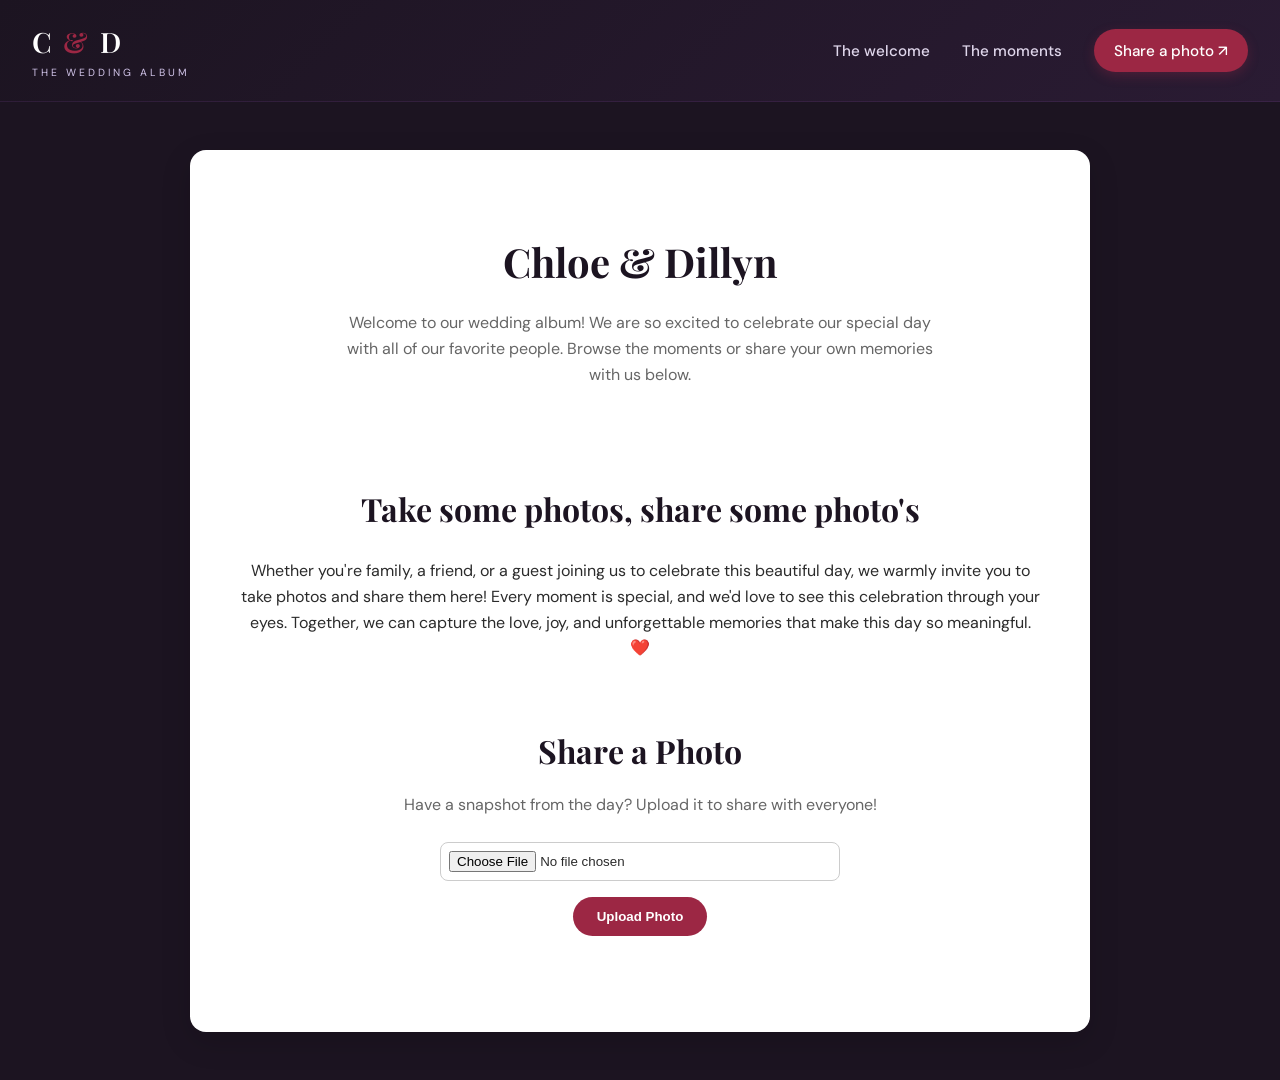
==== index.html @ 9ff6f199 "Center align text in moments section paragraph" ====
<!doctype html>
<html lang="en">
<head>
  <meta charset="utf-8">
  <meta name="viewport" content="width=device-width, initial-scale=1">
  <meta name="theme-color" content="#1c1421">
  <meta name="description" content="An open wedding album for Chloe & Dillyn. Everyone is welcome to share the little moments that make their wedding special.">
  <title>Chloe &amp; Dillyn — The Wedding Album</title>
  <link rel="preconnect" href="https://fonts.googleapis.com">
  <link rel="preconnect" href="https://fonts.gstatic.com" crossorigin>
  <link href="https://fonts.googleapis.com/css2?family=DM+Sans:wght@400;500;600;700&family=Playfair+Display:ital,wght@0,400;0,500;0,600;1,400;1,500&display=swap" rel="stylesheet">
  <link rel="stylesheet" href="styles.css">
</head>
<body>
  <header class="site-header">
    <a class="wordmark" href="#top" aria-label="Chloe and Dillyn wedding album home">
      <span class="wordmark-mark">C <span>&amp;</span> D</span>
      <span class="wordmark-caption">THE WEDDING ALBUM</span>
    </a>
    <nav class="desktop-nav" aria-label="Main navigation">
      <a href="#story">The welcome</a>
      <a href="#moments">The moments</a>
      <a class="nav-cta" href="#share">Share a photo <span aria-hidden="true">↗</span></a>
    </nav>
    <button class="menu-toggle" id="menuToggle" aria-expanded="false" aria-label="Open menu">
      <span></span>
      <span></span>
    </button>
  </header>

  <main class="wedding-container">
    <!-- Main content container wrapper for custom purple/burgundy theme -->
    <div id="top"></div>
    
    <!-- Hero / Welcome Section -->
    <section id="story" style="padding: 2rem 0; text-align: center;">
      <h1 style="font-size: 2.5rem; margin-bottom: 1rem; color: #1c1421;">Chloe &amp; Dillyn</h1>
      <p style="color: #666; max-width: 600px; margin: 0 auto 2rem auto;">Welcome to our wedding album! We are so excited to celebrate our special day with all of our favorite people. Browse the moments or share your own memories with us below.</p>
    </section>

    <!-- Moments Section -->
    <section id="moments" style="padding: 2rem 0;">
      <h2 style="font-size: 2rem; margin-bottom: 1.5rem; text-align: center; color: #1c1421;">Take some photos, share some photo's</h2>
      <p style="text-align: center;">Whether you're family, a friend, or a guest joining us to celebrate this beautiful day, we warmly invite you to take photos and share them here! Every moment is special, and we'd love to see this celebration through your eyes. Together, we can capture the love, joy, and unforgettable memories that make this day so meaningful. ❤️ </p>
      <!-- Photo grid or gallery feed goes here -->
    </section>

   <!-- Share Section -->
    <section id="share" style="padding: 2rem 0; text-align: center;">
      <h2 style="font-size: 2rem; margin-bottom: 1rem; color: #1c1421;">Share a Photo</h2>
      <p style="color: #666; margin-bottom: 1.5rem;">Have a snapshot from the day? Upload it to share with everyone!</p>
      
      <form id="uploadForm" style="display: flex; flex-direction: column; align-items: center; gap: 1rem; max-width: 400px; margin: 0 auto;">
        <input type="file" id="fileInput" accept="image/*" required style="padding: 0.5rem; border: 1px solid #ccc; border-radius: 8px; width: 100%;">
        <button type="submit" style="background-color: var(--color-burgundy, #9c2744); color: white; border: none; padding: 0.75rem 1.5rem; border-radius: 50px; font-weight: 600; cursor: pointer;">Upload Photo</button>
      </form>
      <div id="uploadStatus" style="margin-top: 1rem; font-size: 0.9rem; color: #666;"></div>
    </section>
  </main>

  <script src="config.js"></script>
  <script src="script.js"></script>
</body>
</html>
---- styles.css ----
/* =========================================
   CHLOE & DILLYN — WEDDING ALBUM
   Rich Purple, Burgundy, and White Theme
   ========================================= */

:root {
  --bg-primary: #1c1421;
  --bg-card: #ffffff;
  --text-main: #2b2b2b;
  --text-muted: #666666;
  --color-purple: #7b4397;
  --color-burgundy: #9c2744;
  --color-burgundy-hover: #7b1e34;
  --white: #ffffff;
  --border-subtle: rgba(123, 67, 151, 0.2);
  --shadow-elegant: 0 10px 30px rgba(0, 0, 0, 0.15);
}

* {
  box-sizing: border-box;
  margin: 0;
  padding: 0;
}

html {
  scroll-behavior: smooth;
  scroll-padding-top: 90px;
}

body {
  font-family: 'DM Sans', sans-serif;
  background-color: var(--bg-primary);
  color: var(--text-main);
  line-height: 1.6;
  min-height: 100vh;
}

/* Custom Wedding Header */
.site-header {
  background: linear-gradient(135deg, #1c1421 0%, #2a1b33 100%);
  border-bottom: 1px solid var(--border-subtle);
  padding: 1.25rem 2rem;
  display: flex;
  justify-content: space-between;
  align-items: center;
  position: sticky;
  top: 0;
  z-index: 100;
}

.wordmark {
  text-decoration: none;
  display: flex;
  flex-direction: column;
}

.wordmark-mark {
  font-family: 'Playfair Display', serif;
  font-size: 1.75rem;
  font-weight: 600;
  color: var(--white);
  letter-spacing: 1px;
}

.wordmark-mark span {
  color: var(--color-burgundy);
  padding: 0 0.15rem;
}

.wordmark-caption {
  font-size: 0.65rem;
  letter-spacing: 3px;
  color: #d1c4e9;
  text-transform: uppercase;
}

/* Navigation */
.desktop-nav {
  display: flex;
  align-items: center;
  gap: 2rem;
}

.desktop-nav a {
  color: #e0d7ec;
  text-decoration: none;
  font-weight: 500;
  font-size: 0.95rem;
  transition: color 0.2s ease;
}

.desktop-nav a:hover {
  color: var(--white);
}

.nav-cta {
  background-color: var(--color-burgundy) !important;
  color: var(--white) !important;
  padding: 0.6rem 1.25rem;
  border-radius: 50px;
  box-shadow: 0 4px 12px rgba(156, 39, 68, 0.3);
  transition: background-color 0.2s ease, transform 0.1s ease !important;
}

.nav-cta:hover {
  background-color: var(--color-burgundy-hover) !important;
  transform: translateY(-1px);
}

/* Main Container Card */
.wedding-container {
  max-width: 900px;
  margin: 3rem auto;
  background-color: var(--bg-card);
  border-radius: 16px;
  box-shadow: var(--shadow-elegant);
  padding: 3rem;
  overflow: hidden;
}

h1, h2, h3 {
  font-family: 'Playfair Display', serif;
  color: var(--bg-primary);
}

/* Responsive Menu Toggle */
.menu-toggle {
  display: none;
  background: none;
  border: none;
  cursor: pointer;
  flex-direction: column;
  gap: 6px;
}

.menu-toggle span {
  display: block;
  width: 24px;
  height: 2px;
  background-color: var(--white);
}

@media (max-width: 768px) {
  .desktop-nav {
    display: none;
  }
  .menu-toggle {
    display: flex;
  }
  .wedding-container {
    margin: 1rem;
    padding: 1.5rem;
  }
}
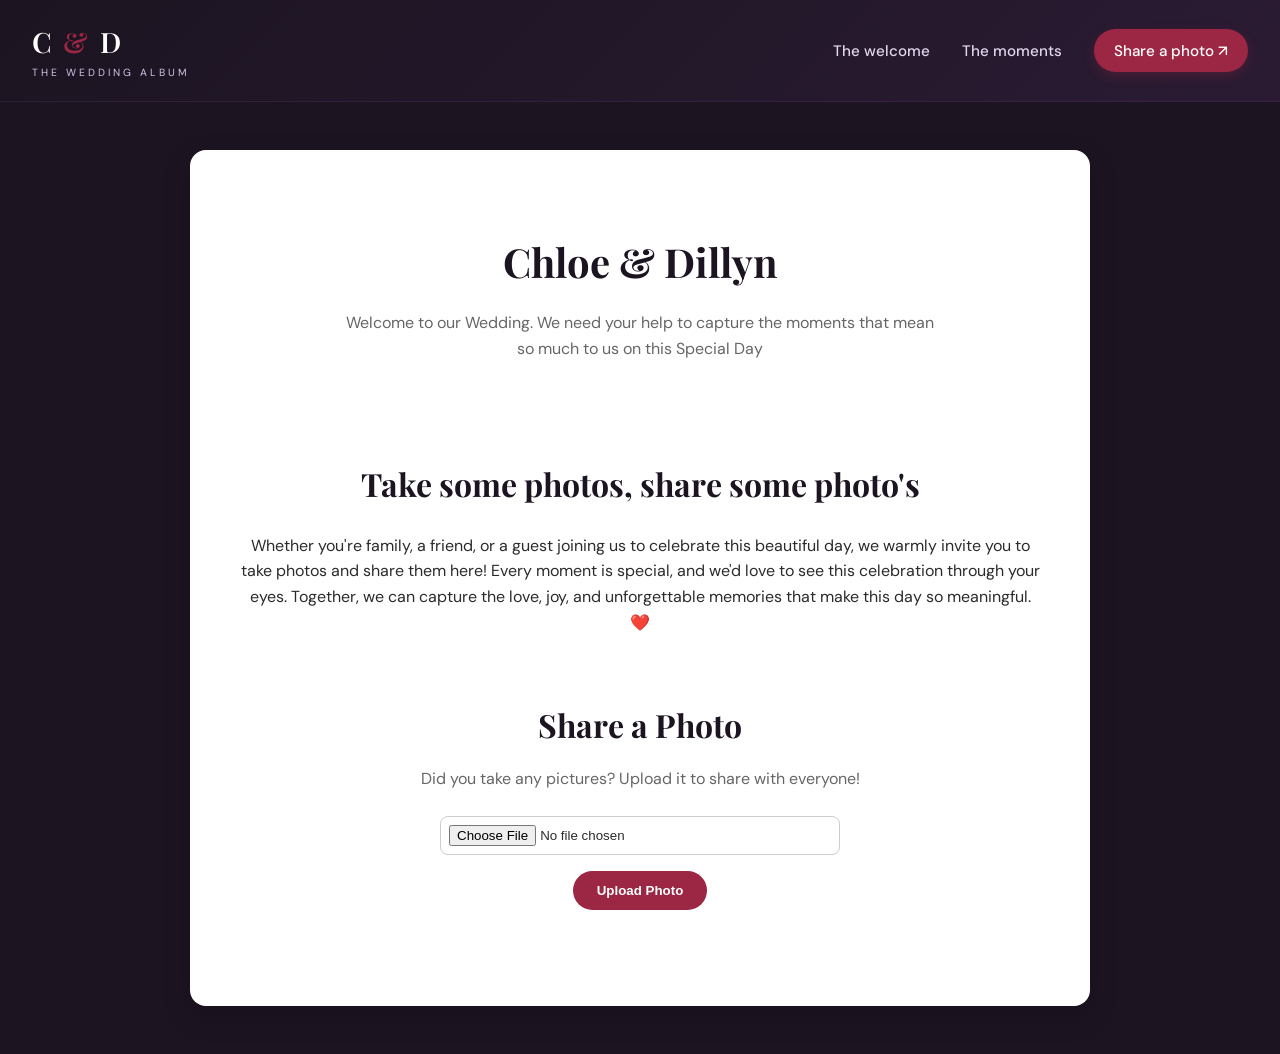
==== commit 97cc6b34: "Revise welcome message and photo upload prompt Updated the welcome message and share prompt to enhan" ====
--- a/index.html
+++ b/index.html
@@ -35,7 +35,7 @@
     <!-- Hero / Welcome Section -->
     <section id="story" style="padding: 2rem 0; text-align: center;">
       <h1 style="font-size: 2.5rem; margin-bottom: 1rem; color: #1c1421;">Chloe &amp; Dillyn</h1>
-      <p style="color: #666; max-width: 600px; margin: 0 auto 2rem auto;">Welcome to our wedding album! We are so excited to celebrate our special day with all of our favorite people. Browse the moments or share your own memories with us below.</p>
+      <p style="color: #666; max-width: 600px; margin: 0 auto 2rem auto;">Welcome to our Wedding. We need your help to capture the moments that mean so much to us on this Special Day</p>
     </section>
 
     <!-- Moments Section -->
@@ -48,7 +48,7 @@
    <!-- Share Section -->
     <section id="share" style="padding: 2rem 0; text-align: center;">
       <h2 style="font-size: 2rem; margin-bottom: 1rem; color: #1c1421;">Share a Photo</h2>
-      <p style="color: #666; margin-bottom: 1.5rem;">Have a snapshot from the day? Upload it to share with everyone!</p>
+      <p style="color: #666; margin-bottom: 1.5rem;">Did you take any pictures? Upload it to share with everyone!</p>
       
       <form id="uploadForm" style="display: flex; flex-direction: column; align-items: center; gap: 1rem; max-width: 400px; margin: 0 auto;">
         <input type="file" id="fileInput" accept="image/*" required style="padding: 0.5rem; border: 1px solid #ccc; border-radius: 8px; width: 100%;">
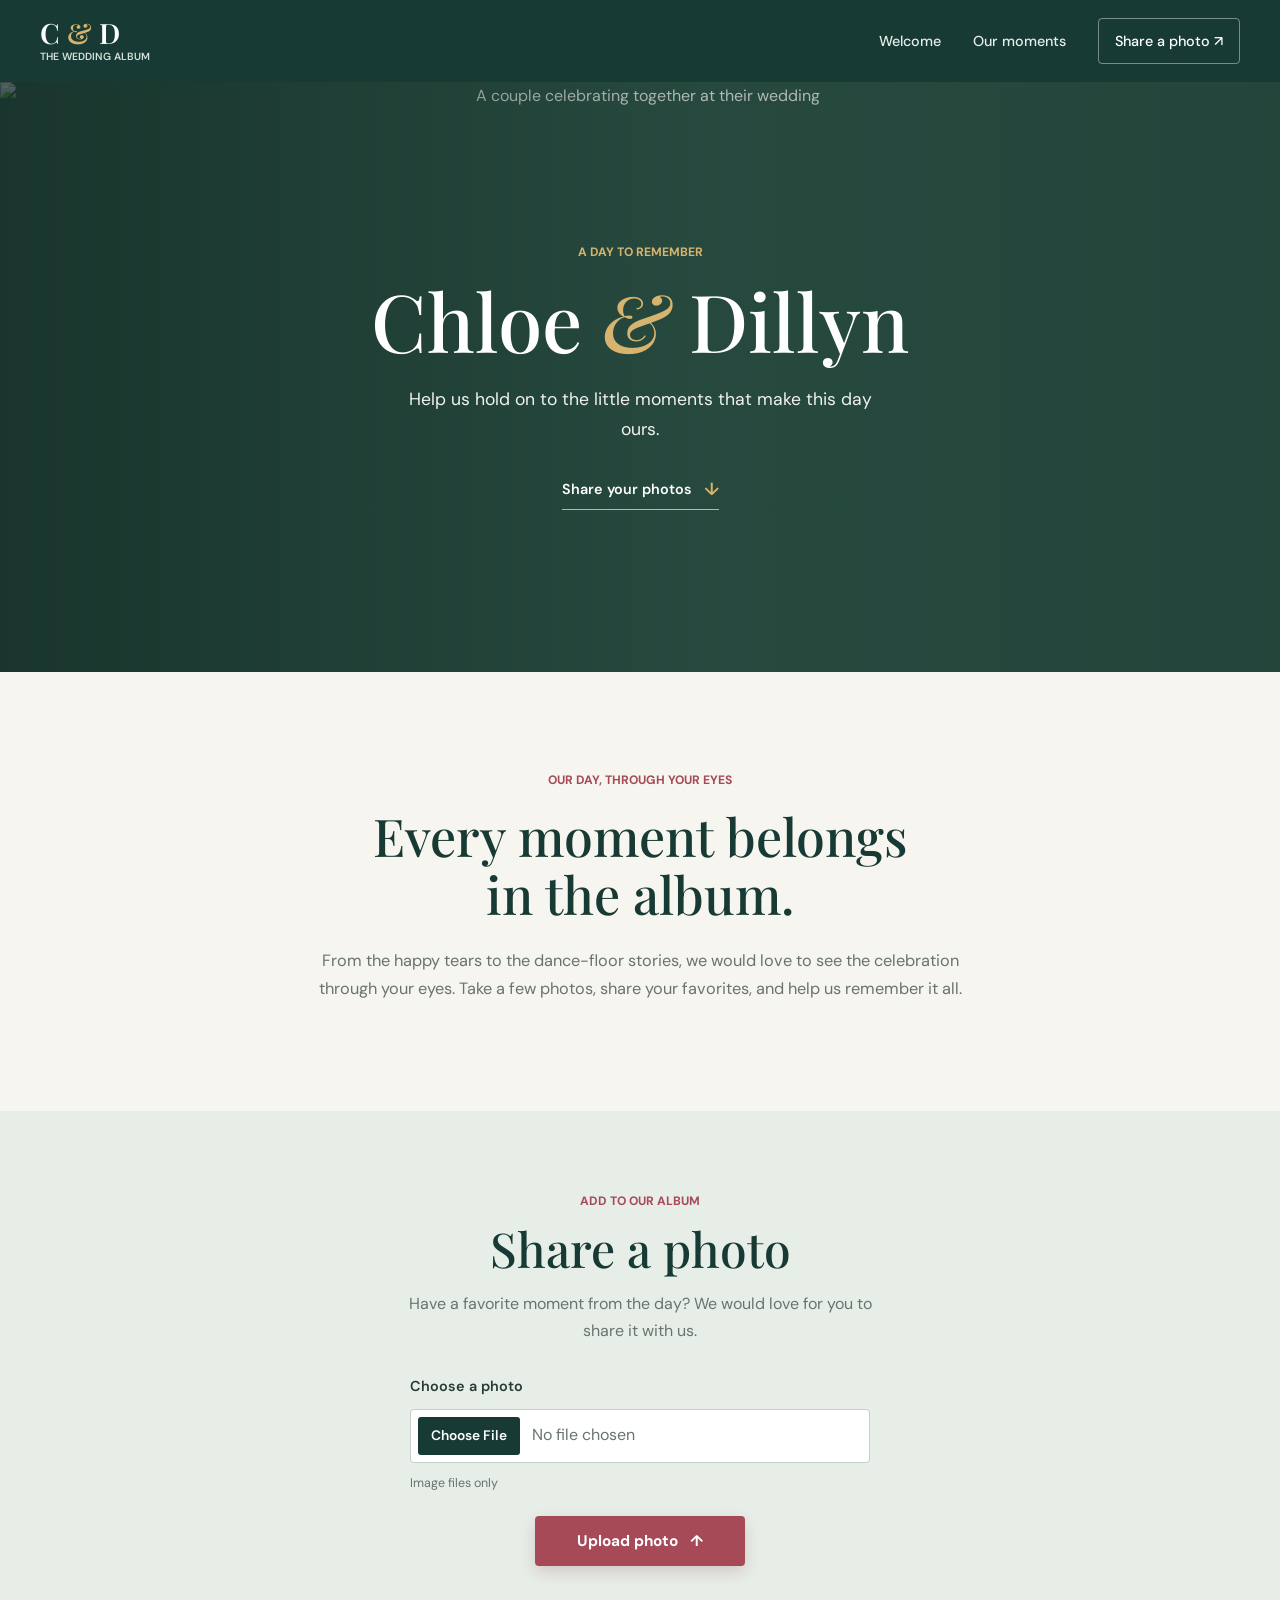
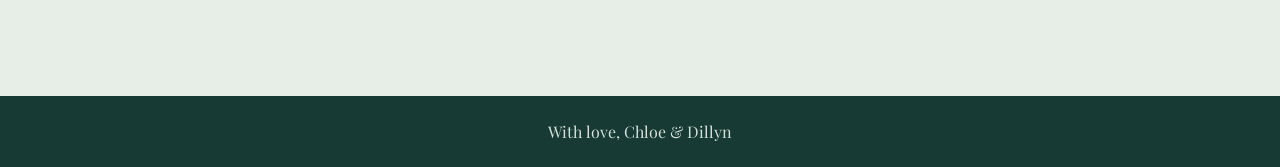
==== commit c4395554: "y" ====
--- a/index.html
+++ b/index.html
@@ -3,7 +3,7 @@
 <head>
   <meta charset="utf-8">
   <meta name="viewport" content="width=device-width, initial-scale=1">
-  <meta name="theme-color" content="#1c1421">
+  <meta name="theme-color" content="#173b34">
   <meta name="description" content="An open wedding album for Chloe & Dillyn. Everyone is welcome to share the little moments that make their wedding special.">
   <title>Chloe &amp; Dillyn — The Wedding Album</title>
   <link rel="preconnect" href="https://fonts.googleapis.com">
@@ -13,49 +13,54 @@
 </head>
 <body>
   <header class="site-header">
-    <a class="wordmark" href="#top" aria-label="Chloe and Dillyn wedding album home">
-      <span class="wordmark-mark">C <span>&amp;</span> D</span>
-      <span class="wordmark-caption">THE WEDDING ALBUM</span>
-    </a>
-    <nav class="desktop-nav" aria-label="Main navigation">
-      <a href="#story">The welcome</a>
-      <a href="#moments">The moments</a>
-      <a class="nav-cta" href="#share">Share a photo <span aria-hidden="true">↗</span></a>
-    </nav>
-    <button class="menu-toggle" id="menuToggle" aria-expanded="false" aria-label="Open menu">
-      <span></span>
-      <span></span>
-    </button>
+    <div class="header-inner">
+      <a class="wordmark" href="#top" aria-label="Chloe and Dillyn wedding album home">
+        <span class="wordmark-mark">C <span>&amp;</span> D</span>
+        <span class="wordmark-caption">THE WEDDING ALBUM</span>
+      </a>
+      <nav class="desktop-nav" aria-label="Main navigation">
+        <a href="#story">Welcome</a>
+        <a href="#moments">Our moments</a>
+        <a class="nav-cta" href="#share">Share a photo <span aria-hidden="true">↗</span></a>
+      </nav>
+    </div>
   </header>
 
-  <main class="wedding-container">
-    <!-- Main content container wrapper for custom purple/burgundy theme -->
-    <div id="top"></div>
-    
-    <!-- Hero / Welcome Section -->
-    <section id="story" style="padding: 2rem 0; text-align: center;">
-      <h1 style="font-size: 2.5rem; margin-bottom: 1rem; color: #1c1421;">Chloe &amp; Dillyn</h1>
-      <p style="color: #666; max-width: 600px; margin: 0 auto 2rem auto;">Welcome to our Wedding. We need your help to capture the moments that mean so much to us on this Special Day</p>
+  <main id="top">
+    <section class="hero" id="story" aria-labelledby="hero-title">
+      <img class="hero-image" src="https://images.unsplash.com/photo-1519741497674-611481863552?auto=format&amp;fit=crop&amp;w=2200&amp;q=85" alt="A couple celebrating together at their wedding" fetchpriority="high">
+      <div class="hero-shade"></div>
+      <div class="hero-content">
+        <p class="eyebrow">A day to remember</p>
+        <h1 id="hero-title">Chloe <span>&amp;</span> Dillyn</h1>
+        <p class="hero-copy">Help us hold on to the little moments that make this day ours.</p>
+        <a class="hero-link" href="#share">Share your photos <span aria-hidden="true">↓</span></a>
+      </div>
     </section>
 
-    <!-- Moments Section -->
-    <section id="moments" style="padding: 2rem 0;">
-      <h2 style="font-size: 2rem; margin-bottom: 1.5rem; text-align: center; color: #1c1421;">Take some photos, share some photo's</h2>
-      <p style="text-align: center;">Whether you're family, a friend, or a guest joining us to celebrate this beautiful day, we warmly invite you to take photos and share them here! Every moment is special, and we'd love to see this celebration through your eyes. Together, we can capture the love, joy, and unforgettable memories that make this day so meaningful. ❤️ </p>
-      <!-- Photo grid or gallery feed goes here -->
+    <section class="moments section-wrap" id="moments" aria-labelledby="moments-title">
+      <p class="eyebrow">Our day, through your eyes</p>
+      <h2 id="moments-title">Every moment belongs<br>in the album.</h2>
+      <p class="moments-copy">From the happy tears to the dance-floor stories, we would love to see the celebration through your eyes. Take a few photos, share your favorites, and help us remember it all.</p>
     </section>
 
-   <!-- Share Section -->
-    <section id="share" style="padding: 2rem 0; text-align: center;">
-      <h2 style="font-size: 2rem; margin-bottom: 1rem; color: #1c1421;">Share a Photo</h2>
-      <p style="color: #666; margin-bottom: 1.5rem;">Did you take any pictures? Upload it to share with everyone!</p>
-      
-      <form id="uploadForm" style="display: flex; flex-direction: column; align-items: center; gap: 1rem; max-width: 400px; margin: 0 auto;">
-        <input type="file" id="fileInput" accept="image/*" required style="padding: 0.5rem; border: 1px solid #ccc; border-radius: 8px; width: 100%;">
-        <button type="submit" style="background-color: var(--color-burgundy, #9c2744); color: white; border: none; padding: 0.75rem 1.5rem; border-radius: 50px; font-weight: 600; cursor: pointer;">Upload Photo</button>
-      </form>
-      <div id="uploadStatus" style="margin-top: 1rem; font-size: 0.9rem; color: #666;"></div>
+    <section class="share" id="share" aria-labelledby="share-title">
+      <div class="share-inner">
+        <p class="eyebrow">Add to our album</p>
+        <h2 id="share-title">Share a photo</h2>
+        <p class="share-copy">Have a favorite moment from the day? We would love for you to share it with us.</p>
+        <form id="uploadForm" class="upload-form">
+          <label class="file-label" for="fileInput">Choose a photo</label>
+          <input type="file" id="fileInput" accept="image/*" required aria-describedby="file-help">
+          <p class="file-help" id="file-help">Image files only</p>
+          <button type="submit">Upload photo <span aria-hidden="true">↑</span></button>
+        </form>
+        <div id="uploadStatus" class="upload-status" role="status" aria-live="polite"></div>
+      </div>
     </section>
+    <footer class="site-footer">
+      <p>With love, Chloe &amp; Dillyn</p>
+    </footer>
   </main>
 
   <script src="config.js"></script>
--- a/styles.css
+++ b/styles.css
@@ -1,19 +1,17 @@
-/* =========================================
-   CHLOE & DILLYN — WEDDING ALBUM
-   Rich Purple, Burgundy, and White Theme
-   ========================================= */
-
 :root {
-  --bg-primary: #1c1421;
-  --bg-card: #ffffff;
-  --text-main: #2b2b2b;
-  --text-muted: #666666;
-  --color-purple: #7b4397;
-  --color-burgundy: #9c2744;
-  --color-burgundy-hover: #7b1e34;
-  --white: #ffffff;
-  --border-subtle: rgba(123, 67, 151, 0.2);
-  --shadow-elegant: 0 10px 30px rgba(0, 0, 0, 0.15);
+  color-scheme: light;
+  --color-forest: #173b34;
+  --color-forest-light: #31594c;
+  --color-berry: #a64a58;
+  --color-berry-dark: #873844;
+  --color-paper: #f7f5ef;
+  --color-white: #fff;
+  --color-ink: #273a34;
+  --color-muted: #68746e;
+  --color-sage: #e7eee8;
+  --color-line: #dfe5dd;
+  --color-gold: #d6b46f;
+  --shadow-soft: 0 18px 55px rgba(23, 59, 52, 0.14);
 }
 
 * {
@@ -24,131 +22,462 @@
 
 html {
   scroll-behavior: smooth;
-  scroll-padding-top: 90px;
+  scroll-padding-top: 88px;
 }
 
 body {
+  min-width: 320px;
+  min-height: 100vh;
+  background: var(--color-paper);
+  color: var(--color-ink);
   font-family: 'DM Sans', sans-serif;
-  background-color: var(--bg-primary);
-  color: var(--text-main);
-  line-height: 1.6;
-  min-height: 100vh;
-}
-
-/* Custom Wedding Header */
+  line-height: 1.7;
+}
+
+button,
+input {
+  font: inherit;
+}
+
+a {
+  color: inherit;
+}
+
+a:focus-visible,
+button:focus-visible,
+input:focus-visible {
+  outline: 3px solid var(--color-gold);
+  outline-offset: 4px;
+}
+
 .site-header {
-  background: linear-gradient(135deg, #1c1421 0%, #2a1b33 100%);
-  border-bottom: 1px solid var(--border-subtle);
-  padding: 1.25rem 2rem;
+  position: sticky;
+  top: 0;
+  z-index: 10;
+  background: var(--color-forest);
+  color: var(--color-white);
+}
+
+.header-inner {
+  width: min(1200px, calc(100% - 64px));
+  min-height: 82px;
+  margin: 0 auto;
   display: flex;
   justify-content: space-between;
   align-items: center;
-  position: sticky;
-  top: 0;
-  z-index: 100;
+  gap: 32px;
 }
 
 .wordmark {
-  text-decoration: none;
   display: flex;
   flex-direction: column;
+  text-decoration: none;
 }
 
 .wordmark-mark {
+  color: var(--color-white);
   font-family: 'Playfair Display', serif;
   font-size: 1.75rem;
   font-weight: 600;
-  color: var(--white);
-  letter-spacing: 1px;
+  line-height: 1.1;
 }
 
 .wordmark-mark span {
-  color: var(--color-burgundy);
-  padding: 0 0.15rem;
+  color: var(--color-gold);
 }
 
 .wordmark-caption {
+  color: #d5e0d9;
   font-size: 0.65rem;
-  letter-spacing: 3px;
-  color: #d1c4e9;
+  font-weight: 600;
+  line-height: 1.5;
   text-transform: uppercase;
 }
 
-/* Navigation */
 .desktop-nav {
   display: flex;
   align-items: center;
-  gap: 2rem;
+  gap: 32px;
 }
 
 .desktop-nav a {
-  color: #e0d7ec;
+  color: #e7eee8;
+  font-size: 0.9rem;
+  font-weight: 500;
   text-decoration: none;
+  transition: color 180ms ease, background-color 180ms ease;
+}
+
+.desktop-nav a:hover {
+  color: var(--color-gold);
+}
+
+.desktop-nav .nav-cta {
+  padding: 10px 16px;
+  border: 1px solid rgba(255, 255, 255, 0.42);
+  border-radius: 4px;
+  color: var(--color-white);
+}
+
+.desktop-nav .nav-cta:hover {
+  background: var(--color-white);
+  color: var(--color-forest);
+}
+
+.hero {
+  position: relative;
+  min-height: 590px;
+  display: grid;
+  place-items: center;
+  overflow: hidden;
+  background: var(--color-forest-light);
+  color: var(--color-white);
+  text-align: center;
+}
+
+.hero-image,
+.hero-shade {
+  position: absolute;
+  inset: 0;
+  width: 100%;
+  height: 100%;
+}
+
+.hero-image {
+  object-fit: cover;
+  object-position: center 52%;
+}
+
+.hero-shade {
+  background: linear-gradient(90deg, rgba(16, 39, 33, 0.72), rgba(16, 39, 33, 0.32) 55%, rgba(16, 39, 33, 0.4));
+  pointer-events: none;
+}
+
+.hero-content {
+  position: relative;
+  z-index: 1;
+  width: min(760px, calc(100% - 40px));
+  padding: 80px 0;
+}
+
+.eyebrow {
+  color: var(--color-berry);
+  font-size: 0.76rem;
+  font-weight: 700;
+  line-height: 1.4;
+  text-transform: uppercase;
+}
+
+.hero .eyebrow {
+  color: var(--color-gold);
+}
+
+.hero h1,
+.moments h2,
+.share h2 {
+  font-family: 'Playfair Display', serif;
   font-weight: 500;
-  font-size: 0.95rem;
-  transition: color 0.2s ease;
-}
-
-.desktop-nav a:hover {
-  color: var(--white);
-}
-
-.nav-cta {
-  background-color: var(--color-burgundy) !important;
-  color: var(--white) !important;
-  padding: 0.6rem 1.25rem;
-  border-radius: 50px;
-  box-shadow: 0 4px 12px rgba(156, 39, 68, 0.3);
-  transition: background-color 0.2s ease, transform 0.1s ease !important;
-}
-
-.nav-cta:hover {
-  background-color: var(--color-burgundy-hover) !important;
-  transform: translateY(-1px);
-}
-
-/* Main Container Card */
-.wedding-container {
-  max-width: 900px;
-  margin: 3rem auto;
-  background-color: var(--bg-card);
-  border-radius: 16px;
-  box-shadow: var(--shadow-elegant);
-  padding: 3rem;
-  overflow: hidden;
-}
-
-h1, h2, h3 {
+  line-height: 1.12;
+}
+
+.hero h1 {
+  margin-top: 14px;
+  color: var(--color-white);
+  font-size: 5rem;
+}
+
+.hero h1 span {
+  color: var(--color-gold);
+  font-style: italic;
+}
+
+.hero-copy {
+  max-width: 470px;
+  margin: 20px auto 0;
+  color: #f0f2ed;
+  font-size: 1.1rem;
+}
+
+.hero-link {
+  display: inline-flex;
+  align-items: center;
+  gap: 12px;
+  margin-top: 30px;
+  padding-bottom: 4px;
+  border-bottom: 1px solid var(--color-gold);
+  color: var(--color-white);
+  font-size: 0.9rem;
+  font-weight: 600;
+  text-decoration: none;
+}
+
+.hero-link span {
+  color: var(--color-gold);
+  font-size: 1.1rem;
+}
+
+.section-wrap {
+  width: min(900px, calc(100% - 48px));
+  margin: 0 auto;
+}
+
+.moments {
+  padding-top: 100px;
+  padding-bottom: 108px;
+  text-align: center;
+}
+
+.moments h2 {
+  margin-top: 18px;
+  color: var(--color-forest);
+  font-size: 3.25rem;
+}
+
+.moments-copy {
+  max-width: 650px;
+  margin: 24px auto 0;
+  color: var(--color-muted);
+  font-size: 1.02rem;
+}
+
+.share {
+  padding: 82px 24px 88px;
+  background: var(--color-sage);
+  text-align: center;
+}
+
+.share-inner {
+  width: min(620px, 100%);
+  margin: 0 auto;
+}
+
+.share h2 {
+  margin-top: 12px;
+  color: var(--color-forest);
+  font-size: 3rem;
+}
+
+.share-copy {
+  max-width: 490px;
+  margin: 14px auto 30px;
+  color: var(--color-muted);
+}
+
+.upload-form {
+  display: grid;
+  gap: 10px;
+  max-width: 460px;
+  margin: 0 auto;
+  text-align: left;
+}
+
+.file-label {
+  color: var(--color-ink);
+  font-size: 0.9rem;
+  font-weight: 600;
+}
+
+#fileInput {
+  width: 100%;
+  min-height: 54px;
+  padding: 7px;
+  border: 1px solid #c5d1c8;
+  border-radius: 4px;
+  background: var(--color-white);
+  color: var(--color-muted);
+  cursor: pointer;
+}
+
+#fileInput::file-selector-button {
+  min-height: 38px;
+  margin-right: 12px;
+  padding: 7px 13px;
+  border: 0;
+  border-radius: 3px;
+  background: var(--color-forest);
+  color: var(--color-white);
+  font: inherit;
+  font-size: 0.86rem;
+  font-weight: 600;
+  cursor: pointer;
+  transition: background-color 180ms ease;
+}
+
+#fileInput::file-selector-button:hover {
+  background: var(--color-forest-light);
+}
+
+.file-help {
+  color: var(--color-muted);
+  font-size: 0.78rem;
+}
+
+.upload-form button {
+  justify-self: center;
+  min-width: 210px;
+  min-height: 50px;
+  margin-top: 12px;
+  padding: 11px 20px;
+  border: 0;
+  border-radius: 4px;
+  background: var(--color-berry);
+  box-shadow: 0 6px 16px rgba(135, 56, 68, 0.2);
+  color: var(--color-white);
+  font-size: 0.96rem;
+  font-weight: 700;
+  cursor: pointer;
+  transition: background-color 180ms ease, transform 180ms ease;
+}
+
+.upload-form button:hover {
+  transform: translateY(-2px);
+  background: var(--color-berry-dark);
+}
+
+.upload-form button:active {
+  transform: translateY(0);
+}
+
+.upload-form button span {
+  margin-left: 8px;
+}
+
+.upload-status {
+  min-height: 28px;
+  margin-top: 14px;
+  color: var(--color-muted);
+  font-size: 0.9rem;
+}
+
+.site-footer {
+  padding: 22px 24px;
+  background: var(--color-forest);
+  color: #d5e0d9;
   font-family: 'Playfair Display', serif;
-  color: var(--bg-primary);
-}
-
-/* Responsive Menu Toggle */
-.menu-toggle {
-  display: none;
-  background: none;
-  border: none;
-  cursor: pointer;
-  flex-direction: column;
-  gap: 6px;
-}
-
-.menu-toggle span {
-  display: block;
-  width: 24px;
-  height: 2px;
-  background-color: var(--white);
-}
-
-@media (max-width: 768px) {
+  font-size: 1rem;
+  text-align: center;
+}
+
+@media (max-width: 700px) {
+  html {
+    scroll-padding-top: 116px;
+  }
+
+  .header-inner {
+    width: calc(100% - 36px);
+    min-height: 76px;
+    gap: 16px;
+  }
+
   .desktop-nav {
+    justify-content: flex-end;
+    gap: 14px;
+  }
+
+  .desktop-nav a {
+    font-size: 0.8rem;
+  }
+
+  .desktop-nav .nav-cta {
+    padding: 8px 10px;
+  }
+
+  .hero {
+    min-height: 510px;
+  }
+
+  .hero-image {
+    object-position: 58% center;
+  }
+
+  .hero-shade {
+    background: linear-gradient(90deg, rgba(16, 39, 33, 0.7), rgba(16, 39, 33, 0.38));
+  }
+
+  .hero h1 {
+    font-size: 3.5rem;
+  }
+
+  .moments {
+    padding-top: 76px;
+    padding-bottom: 82px;
+  }
+
+  .moments h2 {
+    font-size: 2.5rem;
+  }
+
+  .share {
+    padding-top: 68px;
+    padding-bottom: 72px;
+  }
+
+  .share h2 {
+    font-size: 2.5rem;
+  }
+}
+
+@media (max-width: 460px) {
+  .header-inner {
+    width: calc(100% - 28px);
+    min-height: 70px;
+    gap: 10px;
+  }
+
+  .wordmark-mark {
+    font-size: 1.45rem;
+  }
+
+  .wordmark-caption {
+    font-size: 0.56rem;
+  }
+
+  .desktop-nav {
+    gap: 10px;
+  }
+
+  .desktop-nav a:not(.nav-cta) {
     display: none;
   }
-  .menu-toggle {
-    display: flex;
-  }
-  .wedding-container {
-    margin: 1rem;
-    padding: 1.5rem;
-  }
-}
+
+  .desktop-nav a {
+    font-size: 0.72rem;
+  }
+
+  .desktop-nav .nav-cta {
+    padding: 7px 8px;
+  }
+
+  .hero {
+    min-height: 470px;
+  }
+
+  .hero h1 {
+    font-size: 2.8rem;
+  }
+
+  .hero-copy {
+    font-size: 1rem;
+  }
+
+  .section-wrap {
+    width: calc(100% - 36px);
+  }
+
+  .moments h2,
+  .share h2 {
+    font-size: 2.15rem;
+  }
+}
+
+@media (prefers-reduced-motion: reduce) {
+  html {
+    scroll-behavior: auto;
+  }
+
+  *,
+  *::before,
+  *::after {
+    transition-duration: 0.01ms !important;
+  }
+}
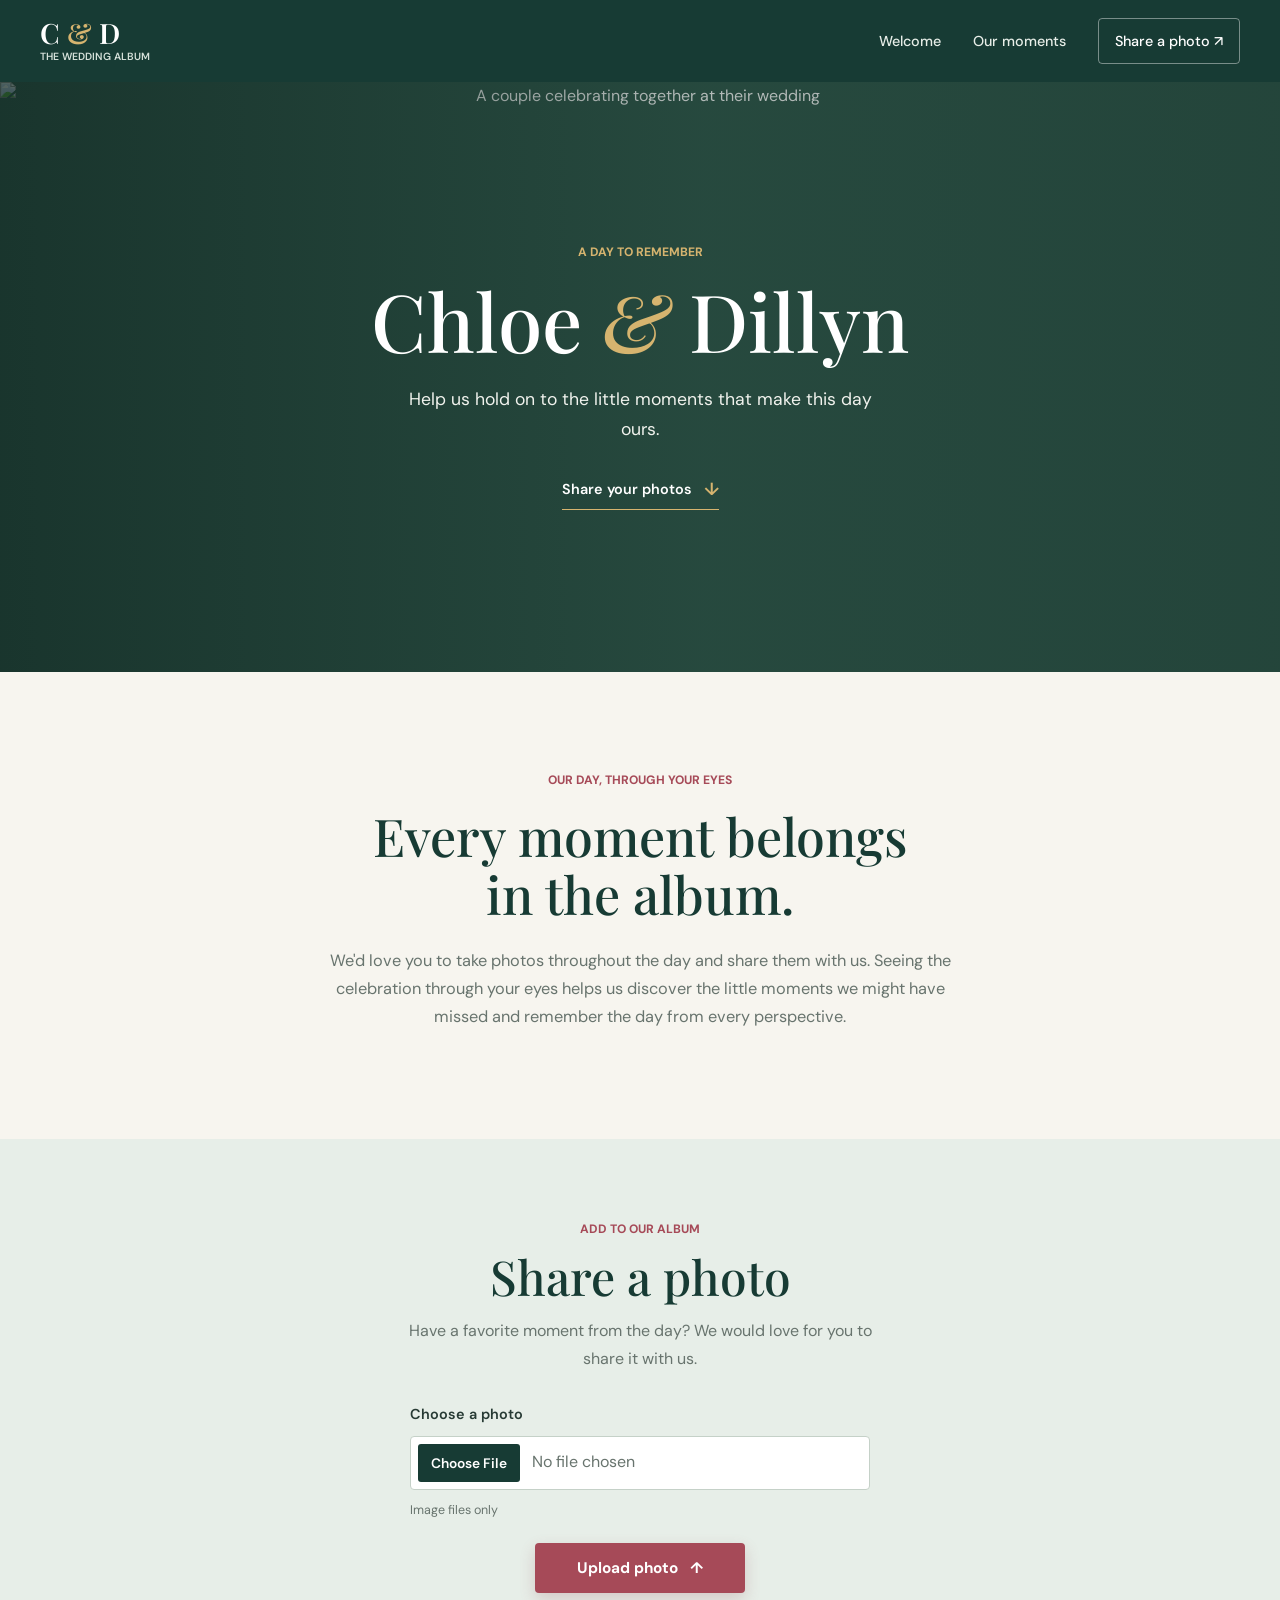
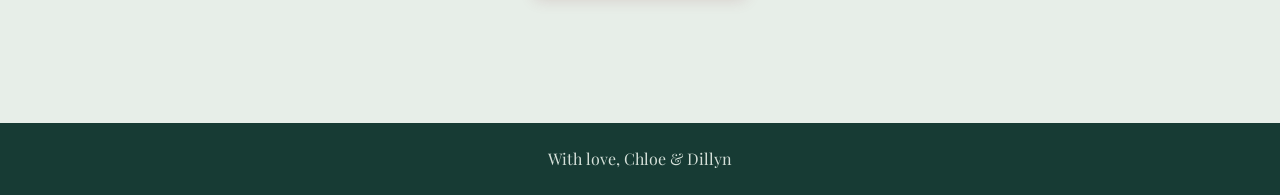
==== commit 6f68cfc3: "." ====
--- a/index.html
+++ b/index.html
@@ -41,7 +41,7 @@
     <section class="moments section-wrap" id="moments" aria-labelledby="moments-title">
       <p class="eyebrow">Our day, through your eyes</p>
       <h2 id="moments-title">Every moment belongs<br>in the album.</h2>
-      <p class="moments-copy">From the happy tears to the dance-floor stories, we would love to see the celebration through your eyes. Take a few photos, share your favorites, and help us remember it all.</p>
+      <p class="moments-copy">We'd love you to take photos throughout the day and share them with us. Seeing the celebration through your eyes helps us discover the little moments we might have missed and remember the day from every perspective.</p>
     </section>
 
     <section class="share" id="share" aria-labelledby="share-title">
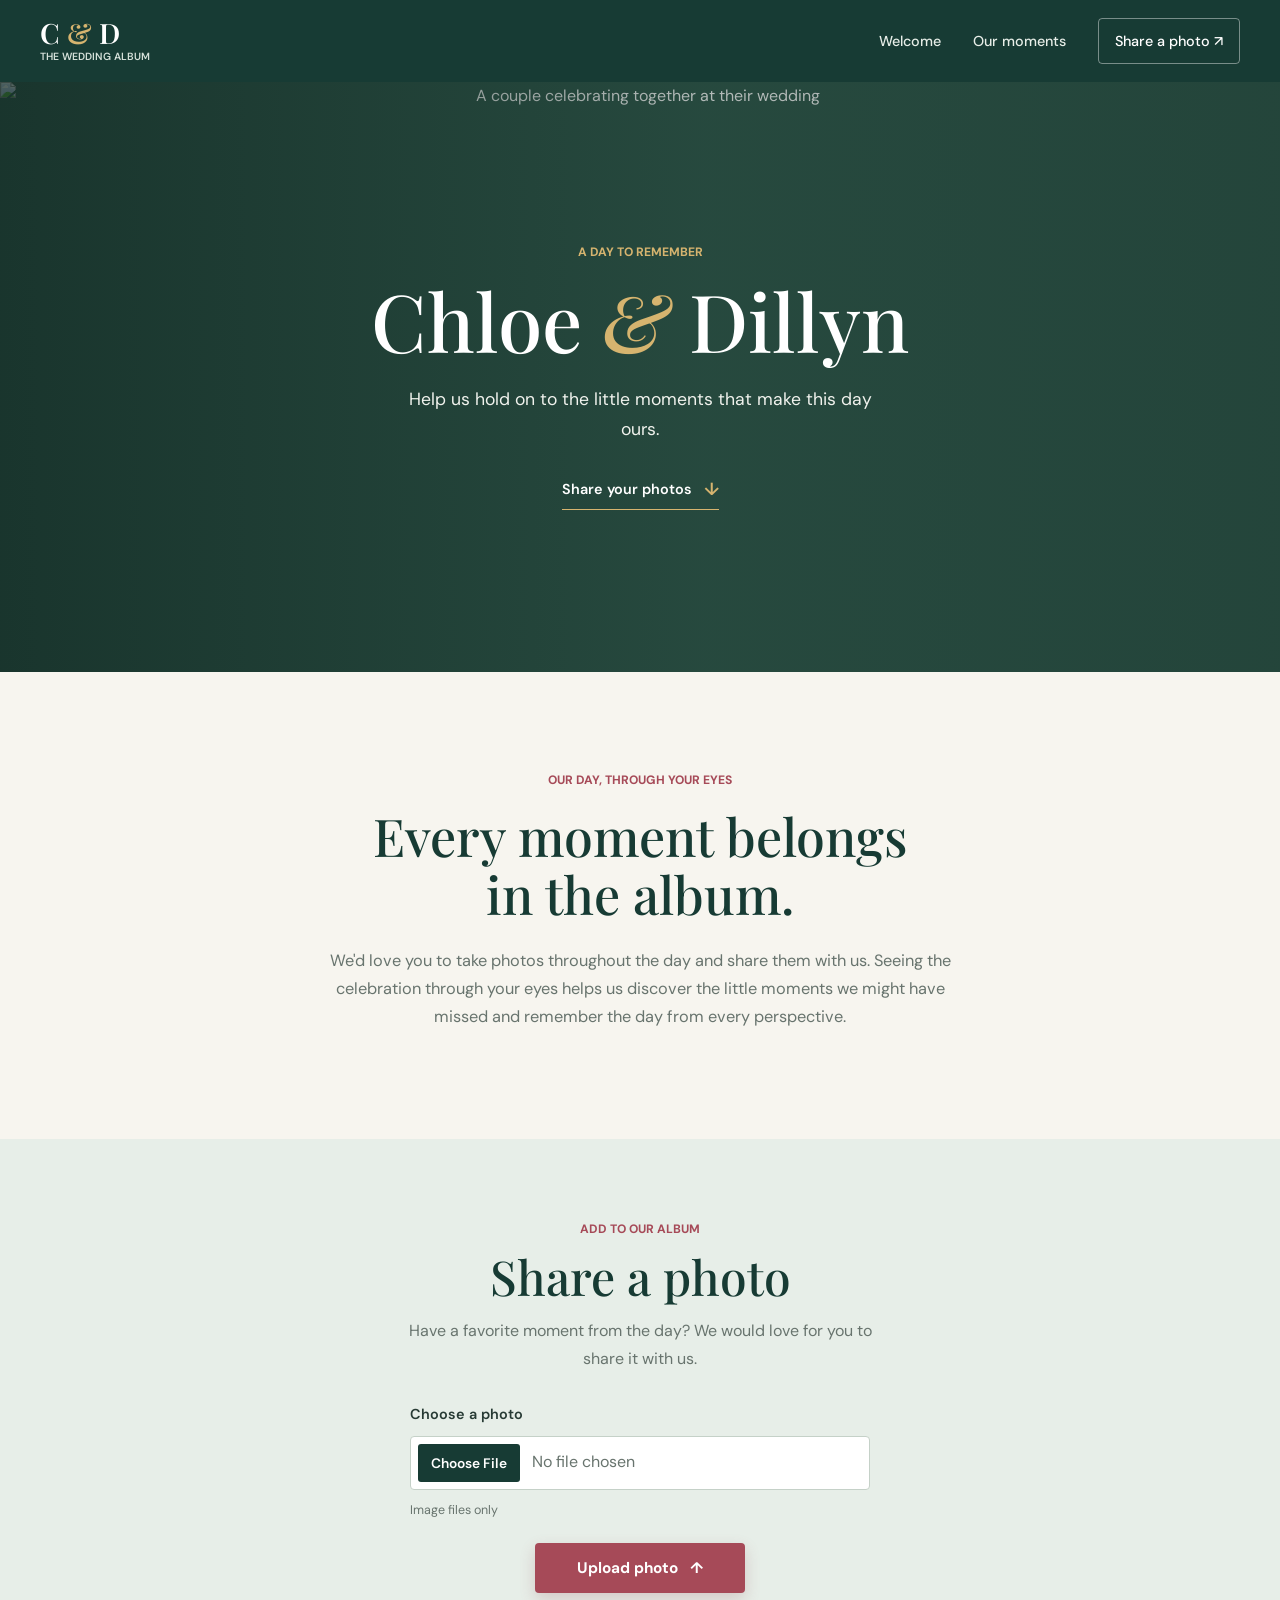
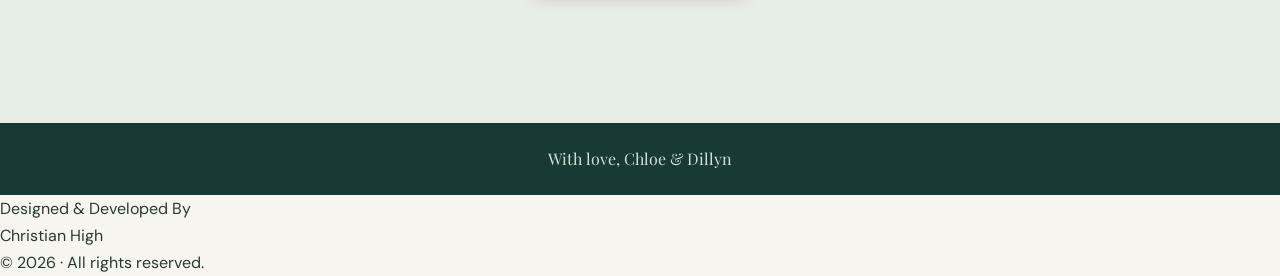
==== commit a57ebe6f: "Add Credits" ====
--- a/index.html
+++ b/index.html
@@ -65,5 +65,16 @@
 
   <script src="config.js"></script>
   <script src="script.js"></script>
+
+  
+<footer class="site-credit">
+  <p class="credit-label">Designed & Developed By</p>
+  <p class="credit-name">Christian High</p>
+  <p class="credit-copyright">
+    © 2026 · All rights reserved.
+  </p>
+</footer>
+
 </body>
 </html>
+
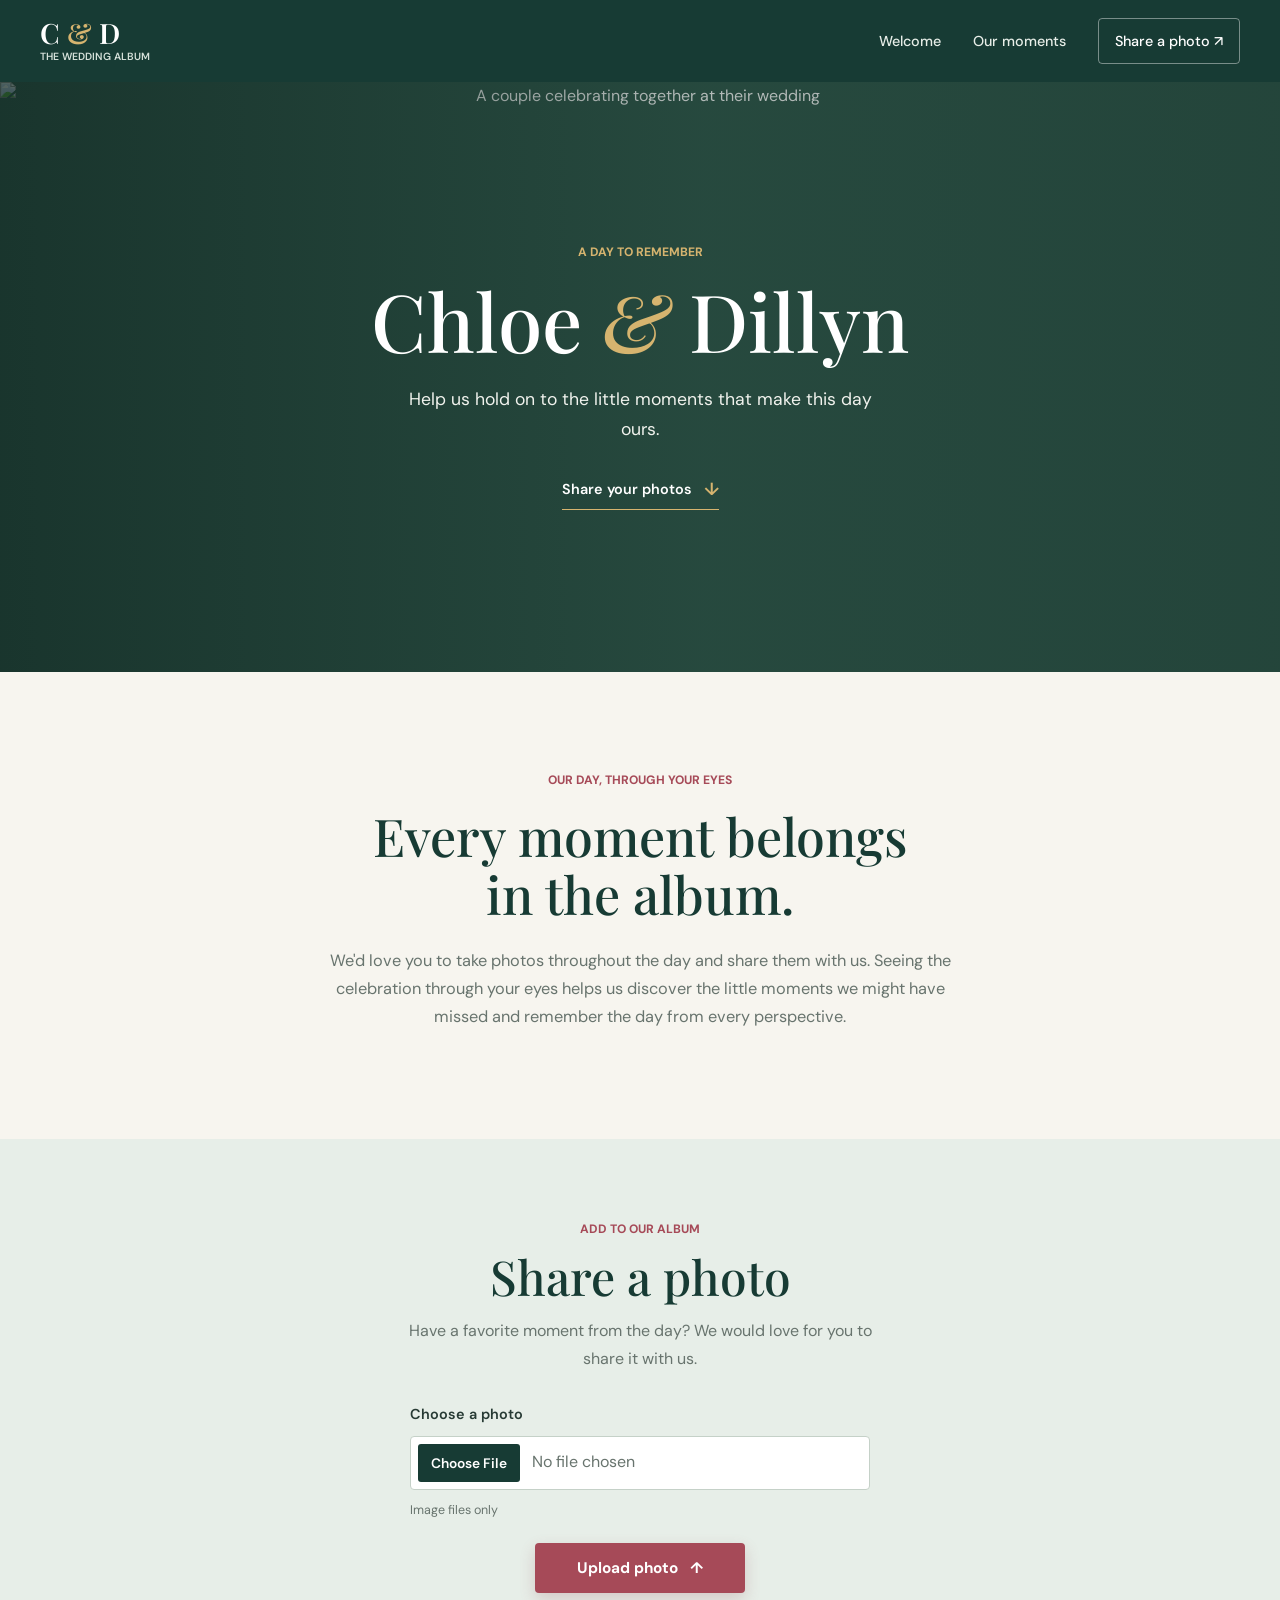
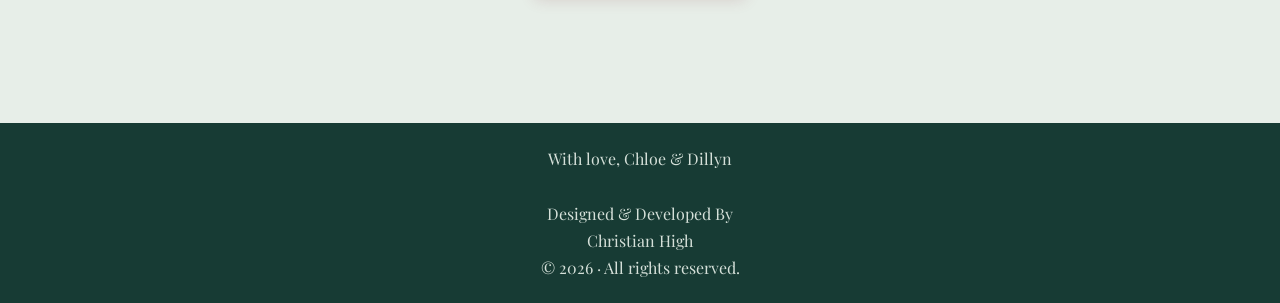
==== commit 12752607: "Tidy up" ====
--- a/index.html
+++ b/index.html
@@ -60,21 +60,18 @@
     </section>
     <footer class="site-footer">
       <p>With love, Chloe &amp; Dillyn</p>
+      <br>
+       <p class="credit-label">Designed & Developed By</p>
+  <p class="credit-name">Christian High</p>
+  <p class="credit-copyright">
+    © 2026 · All rights reserved.
+  </p>
     </footer>
   </main>
 
   <script src="config.js"></script>
   <script src="script.js"></script>
 
-  
-<footer class="site-credit">
-  <p class="credit-label">Designed & Developed By</p>
-  <p class="credit-name">Christian High</p>
-  <p class="credit-copyright">
-    © 2026 · All rights reserved.
-  </p>
-</footer>
-
 </body>
 </html>
 
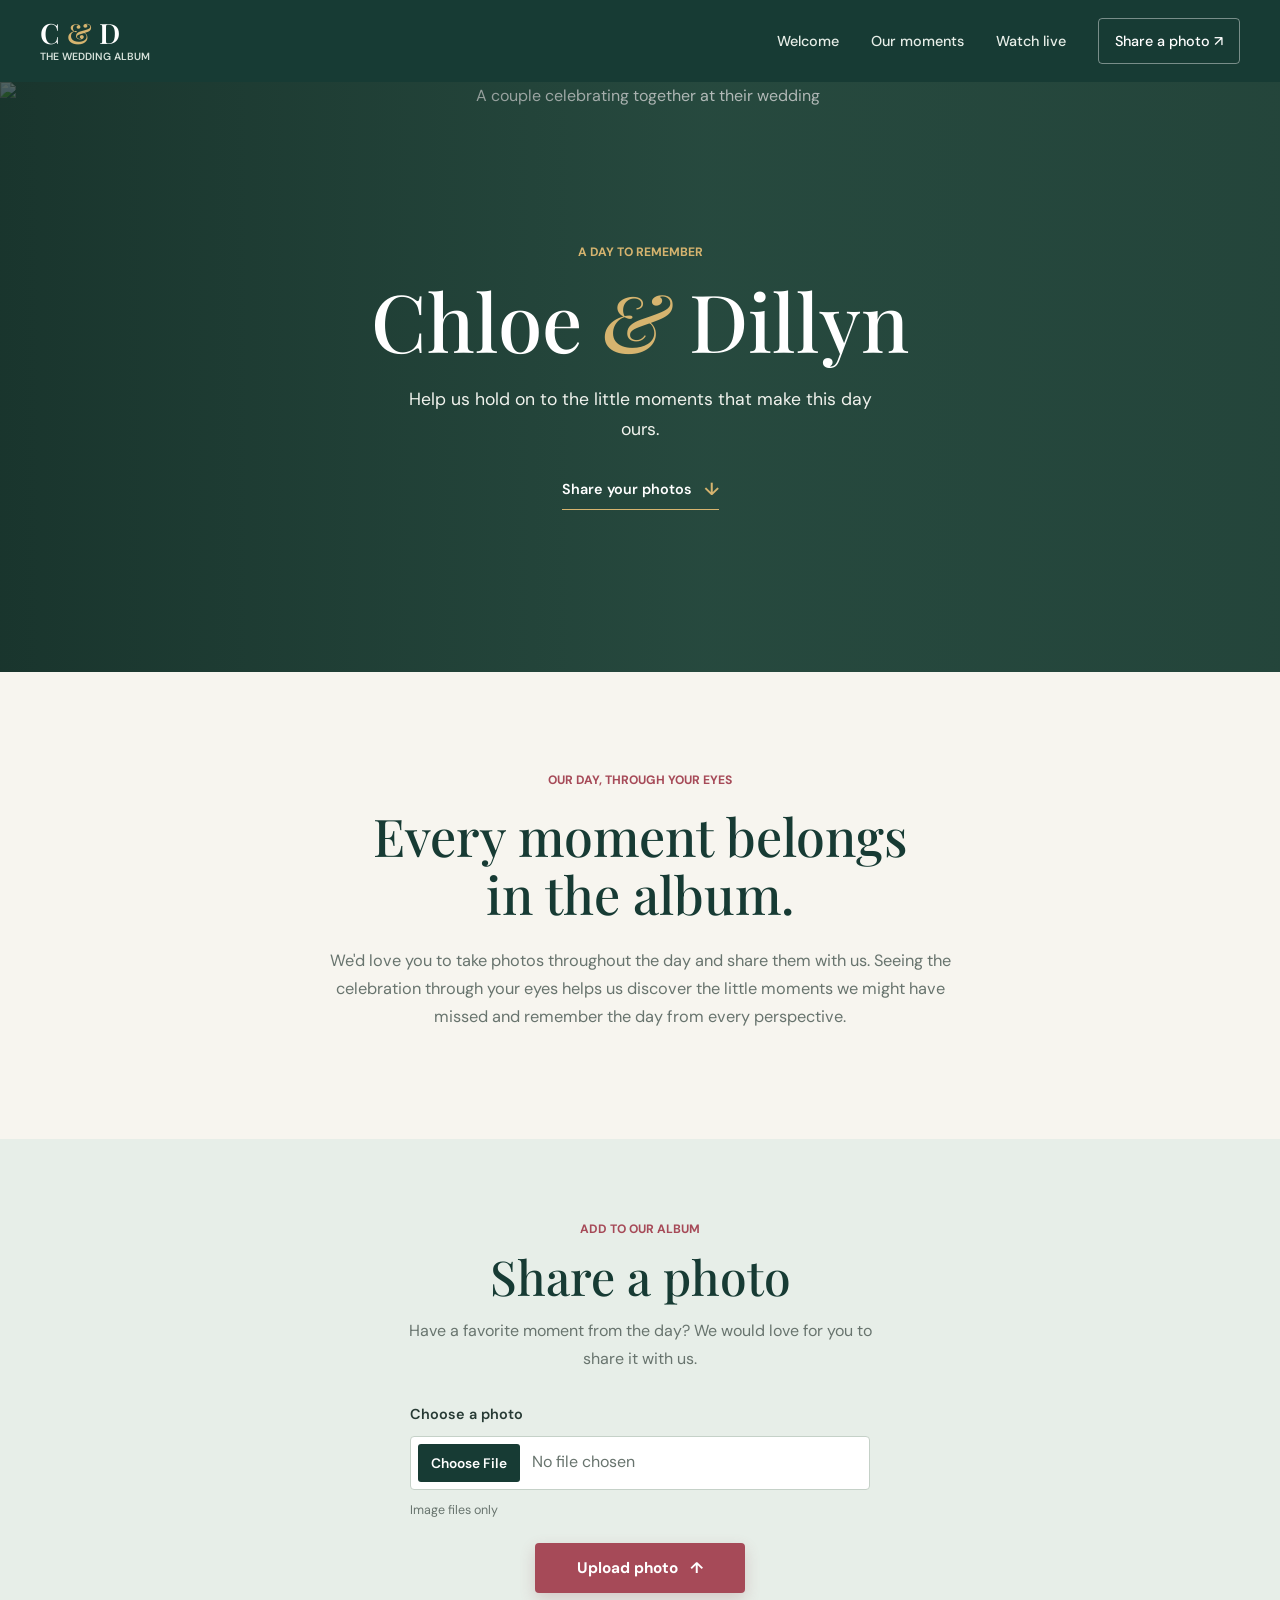
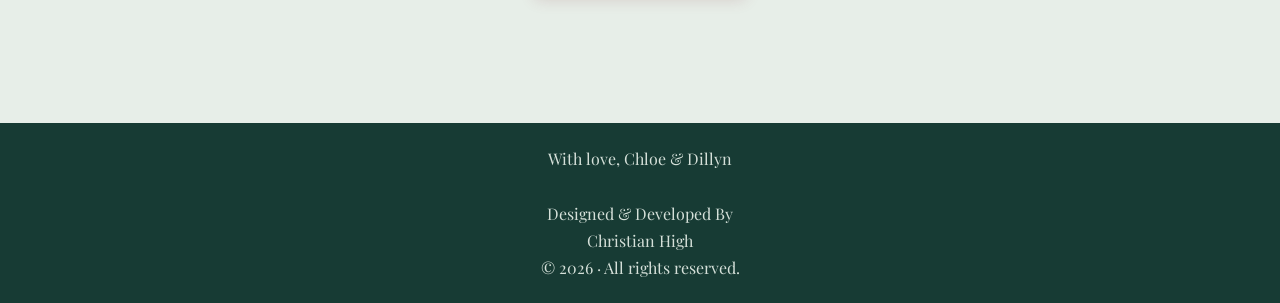
==== commit 1393440e: "h" ====
--- a/index.html
+++ b/index.html
@@ -21,6 +21,7 @@
       <nav class="desktop-nav" aria-label="Main navigation">
         <a href="#story">Welcome</a>
         <a href="#moments">Our moments</a>
+        <a class="nav-live" href="livestream.html">Watch live</a>
         <a class="nav-cta" href="#share">Share a photo <span aria-hidden="true">↗</span></a>
       </nav>
     </div>
--- a/styles.css
+++ b/styles.css
@@ -358,6 +358,131 @@
   text-align: center;
 }
 
+.livestream-intro {
+  padding: 62px 24px 48px;
+  text-align: center;
+}
+
+.livestream-intro h1 {
+  margin-top: 12px;
+  color: var(--color-forest);
+  font-family: 'Playfair Display', serif;
+  font-size: 3.5rem;
+  font-weight: 500;
+  line-height: 1.15;
+}
+
+.livestream-intro h1 span {
+  color: var(--color-berry);
+  font-style: italic;
+}
+
+.livestream-intro > p:last-child {
+  max-width: 560px;
+  margin: 14px auto 0;
+  color: var(--color-muted);
+}
+
+.livestream-section {
+  padding: 0 24px 72px;
+}
+
+.livestream-inner {
+  width: min(1000px, 100%);
+  margin: 0 auto;
+}
+
+.livestream-heading {
+  display: flex;
+  justify-content: space-between;
+  align-items: end;
+  gap: 20px;
+  margin-bottom: 18px;
+}
+
+.livestream-heading h2 {
+  margin-top: 6px;
+  color: var(--color-forest);
+  font-family: 'Playfair Display', serif;
+  font-size: 2rem;
+  font-weight: 500;
+  line-height: 1.2;
+}
+
+.stream-status {
+  padding: 6px 10px;
+  border: 1px solid var(--color-line);
+  border-radius: 3px;
+  color: var(--color-muted);
+  font-size: 0.78rem;
+  font-weight: 600;
+}
+
+.stream-frame {
+  position: relative;
+  width: 100%;
+  aspect-ratio: 16 / 9;
+  overflow: hidden;
+  background: #102721;
+}
+
+.stream-frame iframe {
+  display: block;
+  width: 100%;
+  height: 100%;
+  border: 0;
+}
+
+.stream-frame iframe[hidden],
+.stream-placeholder[hidden] {
+  display: none;
+}
+
+.stream-placeholder {
+  position: absolute;
+  inset: 0;
+  display: flex;
+  flex-direction: column;
+  justify-content: center;
+  align-items: center;
+  padding: 24px;
+  color: #f0f2ed;
+  text-align: center;
+}
+
+.stream-mark {
+  color: var(--color-white);
+  font-family: 'Playfair Display', serif;
+  font-size: 2.6rem;
+  line-height: 1.2;
+}
+
+.stream-mark span {
+  color: var(--color-gold);
+  font-style: italic;
+}
+
+.stream-placeholder p {
+  margin-top: 14px;
+  font-size: 1.1rem;
+  font-weight: 600;
+}
+
+.stream-placeholder > span:last-child,
+.stream-note {
+  color: #d5e0d9;
+  font-size: 0.85rem;
+}
+
+.stream-note {
+  margin-top: 12px;
+  color: var(--color-muted);
+}
+
+.livestream-share {
+  border-top: 1px solid var(--color-line);
+}
+
 @media (max-width: 700px) {
   html {
     scroll-padding-top: 116px;
@@ -414,6 +539,22 @@
 
   .share h2 {
     font-size: 2.5rem;
+  }
+
+  .livestream-intro {
+    padding-top: 48px;
+  }
+
+  .livestream-intro h1 {
+    font-size: 2.8rem;
+  }
+
+  .livestream-section {
+    padding-bottom: 56px;
+  }
+
+  .livestream-heading h2 {
+    font-size: 1.7rem;
   }
 }
 
@@ -440,6 +581,10 @@
     display: none;
   }
 
+  .desktop-nav .nav-live {
+    display: inline;
+  }
+
   .desktop-nav a {
     font-size: 0.72rem;
   }
@@ -467,6 +612,33 @@
   .moments h2,
   .share h2 {
     font-size: 2.15rem;
+  }
+
+  .livestream-intro h1 {
+    font-size: 2.3rem;
+  }
+
+  .livestream-heading {
+    align-items: start;
+    flex-direction: column;
+    gap: 10px;
+  }
+
+  .stream-placeholder {
+    padding: 12px;
+  }
+
+  .stream-mark {
+    font-size: 1.8rem;
+  }
+
+  .stream-placeholder p {
+    margin-top: 6px;
+    font-size: 0.95rem;
+  }
+
+  .stream-placeholder > span:last-child {
+    font-size: 0.72rem;
   }
 }
 
